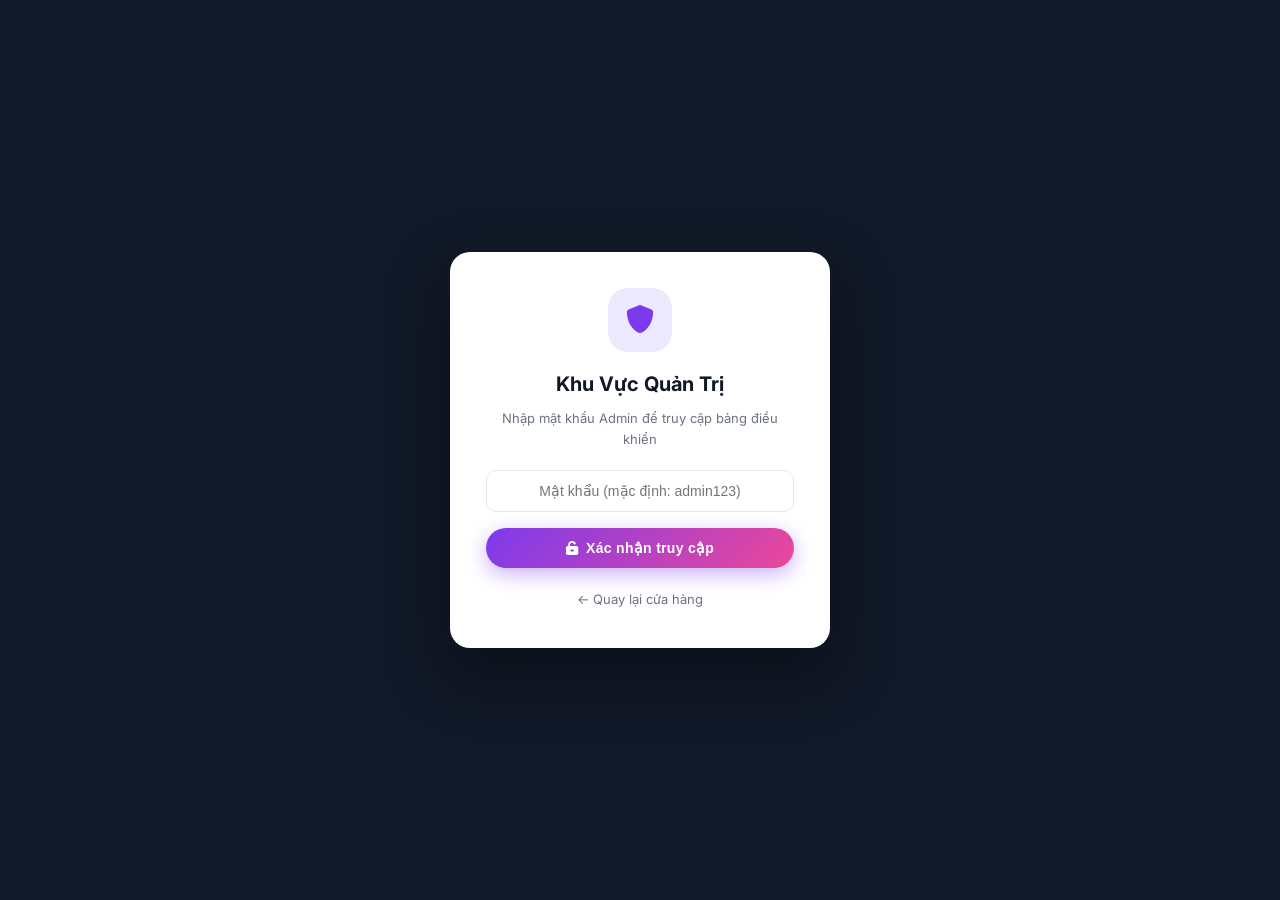
==== admin.html @ 8d92fd0d "Add files via upload" ====
<!DOCTYPE html>
<html lang="vi">
<head>
  <meta charset="UTF-8">
  <meta name="viewport" content="width=device-width, initial-scale=1.0">
  <meta name="theme-color" content="#7C3AED">
  <title>ShopOnline – Trang Quản Trị Admin</title>
  <link rel="icon" href="data:image/svg+xml,<svg xmlns=%22http://www.w3.org/2000/svg%22 viewBox=%220 0 100 100%22><text y=%22.9em%22 font-size=%2290%22>⚙️</text></svg>">
  <link rel="preconnect" href="https://fonts.googleapis.com">
  <link rel="preconnect" href="https://fonts.gstatic.com" crossorigin>
  <link rel="stylesheet" href="https://cdnjs.cloudflare.com/ajax/libs/font-awesome/6.0.0-beta3/css/all.min.css">
  <link href="https://fonts.googleapis.com/css2?family=Inter:wght@300;400;500;600;700;800&display=swap" rel="stylesheet">
  <link rel="stylesheet" href="css/style.css">
  <style>
    /* Admin specific layout */
    body.admin-body {
      background: #F9FAFB;
      margin: 0;
      font-family: 'Inter', sans-serif;
      display: flex;
      min-height: 100vh;
    }
    .admin-sidebar {
      width: 260px;
      background: #111827;
      color: #F3F4F6;
      display: flex;
      flex-direction: column;
      flex-shrink: 0;
      transition: all 0.3s;
    }
    .admin-brand {
      padding: 22px 20px;
      font-size: 18px;
      font-weight: 800;
      color: #fff;
      display: flex;
      align-items: center;
      gap: 10px;
      border-bottom: 1px solid #1F2937;
    }
    .admin-brand i { color: #A78BFA; }
    .admin-nav {
      list-style: none;
      padding: 15px 10px;
      margin: 0;
      flex: 1;
    }
    .admin-nav li { margin-bottom: 4px; }
    .admin-nav a {
      display: flex;
      align-items: center;
      gap: 12px;
      padding: 12px 16px;
      color: #9CA3AF;
      text-decoration: none;
      border-radius: 10px;
      font-size: 14px;
      font-weight: 600;
      transition: all 0.2s;
    }
    .admin-nav a:hover, .admin-nav a.active {
      background: #7C3AED;
      color: #fff;
    }
    .admin-nav a i { width: 18px; text-align: center; }
    .admin-sidebar-footer {
      padding: 15px;
      border-top: 1px solid #1F2937;
    }
    .admin-sidebar-footer a {
      display: flex;
      align-items: center;
      gap: 10px;
      color: #9CA3AF;
      text-decoration: none;
      font-size: 13px;
      padding: 8px 12px;
      border-radius: 8px;
    }
    .admin-sidebar-footer a:hover {
      background: #1F2937;
      color: #fff;
    }

    .admin-main {
      flex: 1;
      display: flex;
      flex-direction: column;
      min-width: 0;
      overflow-x: hidden;
    }
    .admin-header {
      background: #fff;
      padding: 16px 30px;
      border-bottom: 1px solid #E5E7EB;
      display: flex;
      align-items: center;
      justify-content: space-between;
      position: sticky;
      top: 0;
      z-index: 100;
    }
    .admin-header h2 {
      margin: 0;
      font-size: 20px;
      color: #111827;
      display: flex;
      align-items: center;
      gap: 10px;
    }
    .admin-content {
      padding: 30px;
      max-width: 1200px;
      width: 100%;
      box-sizing: border-box;
    }
    .admin-section { display: none; }
    .admin-section.active { display: block; animation: fadeIn 0.25s ease; }

    /* Stat Cards */
    .stat-grid {
      display: grid;
      grid-template-columns: repeat(auto-fit, minmax(220px, 1fr));
      gap: 20px;
      margin-bottom: 30px;
    }
    .stat-card {
      background: #fff;
      padding: 22px;
      border-radius: 16px;
      border: 1px solid #E5E7EB;
      display: flex;
      align-items: center;
      gap: 18px;
      box-shadow: 0 1px 3px rgba(0,0,0,0.04);
    }
    .stat-icon {
      width: 52px;
      height: 52px;
      border-radius: 14px;
      display: flex;
      align-items: center;
      justify-content: center;
      font-size: 22px;
    }
    .stat-icon.purple { background: #EDE9FE; color: #7C3AED; }
    .stat-icon.green { background: #DEF7EC; color: #0E9F6E; }
    .stat-icon.blue { background: #E1EFFE; color: #3F83F8; }
    .stat-icon.orange { background: #FEF3C7; color: #D97706; }
    .stat-info h3 { margin: 0 0 4px 0; font-size: 24px; color: #111827; font-weight: 800; }
    .stat-info p { margin: 0; font-size: 13px; color: #6B7280; font-weight: 500; }

    /* Cards & Tables */
    .admin-card {
      background: #fff;
      border-radius: 18px;
      border: 1px solid #E5E7EB;
      padding: 26px;
      margin-bottom: 25px;
      box-shadow: 0 1px 3px rgba(0,0,0,0.04);
    }
    .admin-card-head {
      display: flex;
      align-items: center;
      justify-content: space-between;
      margin-bottom: 20px;
      padding-bottom: 14px;
      border-bottom: 1px solid #F3F4F6;
    }
    .admin-card-head h3 {
      margin: 0;
      font-size: 17px;
      color: #111827;
      display: flex;
      align-items: center;
      gap: 10px;
    }

    .form-group-admin {
      margin-bottom: 18px;
    }
    .form-group-admin label {
      display: block;
      font-size: 13px;
      font-weight: 600;
      color: #374151;
      margin-bottom: 6px;
    }
    .form-group-admin input, .form-group-admin select, .form-group-admin textarea {
      width: 100%;
      padding: 11px 14px;
      border: 1.5px solid #E5E7EB;
      border-radius: 10px;
      font-size: 14px;
      font-family: inherit;
      box-sizing: border-box;
    }
    .form-group-admin input:focus, .form-group-admin textarea:focus {
      outline: none;
      border-color: #7C3AED;
      box-shadow: 0 0 0 3px rgba(124, 58, 237, 0.12);
    }
    .form-group-admin small {
      display: block;
      font-size: 12px;
      color: #6B7280;
      margin-top: 5px;
    }

    /* Table styles */
    .table-responsive {
      overflow-x: auto;
    }
    .admin-table {
      width: 100%;
      border-collapse: collapse;
      font-size: 13px;
    }
    .admin-table th {
      background: #F9FAFB;
      color: #4B5563;
      font-weight: 600;
      text-align: left;
      padding: 12px 14px;
      border-bottom: 1px solid #E5E7EB;
    }
    .admin-table td {
      padding: 14px;
      border-bottom: 1px solid #F3F4F6;
      color: #1F2937;
      vertical-align: middle;
    }
    .admin-table tr:hover td {
      background: #FAFAFA;
    }

    /* Status badge */
    .badge-status {
      display: inline-block;
      padding: 4px 10px;
      border-radius: 999px;
      font-size: 11px;
      font-weight: 700;
      text-transform: uppercase;
    }
    .badge-status.cod { background: #FEF3C7; color: #B45309; }
    .badge-status.bank { background: #DEF7EC; color: #03543F; }
    .badge-status.momo { background: #FCE8F3; color: #99154B; }
    .badge-status.zalopay { background: #E1EFFE; color: #1E429F; }

    /* Discord Banner */
    .discord-hero-box {
      background: linear-gradient(135deg, #5865F2, #4752C4);
      color: #fff;
      padding: 24px;
      border-radius: 16px;
      display: flex;
      align-items: center;
      gap: 20px;
      margin-bottom: 24px;
    }
    .discord-hero-box i { font-size: 42px; }
    .discord-hero-box h3 { margin: 0 0 6px 0; font-size: 20px; }
    .discord-hero-box p { margin: 0; font-size: 13px; opacity: 0.9; line-height: 1.5; }

    .status-pill {
      display: inline-flex;
      align-items: center;
      gap: 6px;
      padding: 5px 12px;
      border-radius: 999px;
      font-size: 12px;
      font-weight: 600;
    }
    .status-pill.connected { background: #DEF7EC; color: #0E9F6E; }
    .status-pill.disconnected { background: #F3F4F6; color: #6B7280; }

    @media (max-width: 768px) {
      body.admin-body { flex-direction: column; }
      .admin-sidebar { width: 100%; }
      .admin-content { padding: 15px; }
    }
  </style>
</head>
<body class="admin-body">

  <!-- ADMIN AUTH GATE OVERLAY -->
  <div class="admin-login-overlay" id="adminLoginOverlay" style="display:flex;position:fixed;inset:0;background:#111827;z-index:99999;align-items:center;justify-content:center;padding:20px;">
    <div style="background:#fff;border-radius:20px;padding:36px;width:100%;max-width:380px;text-align:center;box-shadow:0 25px 60px rgba(0,0,0,0.35);">
      <div style="width:64px;height:64px;border-radius:20px;background:#EDE9FE;color:#7C3AED;display:flex;align-items:center;justify-content:center;font-size:28px;margin:0 auto 16px auto;">
        <i class="fas fa-shield-alt"></i>
      </div>
      <h2 style="margin:0 0 8px 0;font-size:20px;color:#111827;">Khu Vực Quản Trị</h2>
      <p style="margin:0 0 20px 0;font-size:13px;color:#6B7280;">Nhập mật khẩu Admin để truy cập bảng điều khiển</p>
      <form id="adminLoginForm">
        <div style="margin-bottom:16px;">
          <input type="password" id="adminPassInput" placeholder="Mật khẩu (mặc định: admin123)" required style="width:100%;padding:12px 14px;border:1.5px solid #E5E7EB;border-radius:10px;font-size:14px;box-sizing:border-box;text-align:center;">
        </div>
        <button type="submit" class="btn btn-primary btn-full" style="padding:12px;font-size:14px;">
          <i class="fas fa-unlock-alt"></i> Xác nhận truy cập
        </button>
      </form>
      <div style="margin-top:18px;">
        <a href="index.html" style="font-size:13px;color:#6B7280;text-decoration:none;">← Quay lại cửa hàng</a>
      </div>
    </div>
  </div>

  <!-- SIDEBAR -->
  <aside class="admin-sidebar">
    <div class="admin-brand">
      <i class="fas fa-crown"></i>
      <span>Admin Dashboard</span>
    </div>
    <ul class="admin-nav">
      <li><a href="#overview" class="active" data-tab="overview"><i class="fas fa-chart-pie"></i> <span>Tổng quan</span></a></li>
      <li><a href="#discord" data-tab="discord"><i class="fab fa-discord"></i> <span>Cài đặt Discord Bot</span></a></li>
      <li><a href="#orders" data-tab="orders"><i class="fas fa-shopping-bag"></i> <span>Quản lý đơn hàng</span></a></li>
      <li><a href="#products" data-tab="products"><i class="fas fa-tshirt"></i> <span>Quản lý sản phẩm</span></a></li>
      <li><a href="#users" data-tab="users"><i class="fas fa-users"></i> <span>Khách hàng</span></a></li>
    </ul>
    <div class="admin-sidebar-footer">
      <a href="index.html" target="_blank"><i class="fas fa-external-link-alt"></i> <span>Xem Website ngoài</span></a>
      <a href="#" id="adminLogoutLink" style="color:#EF4444;margin-top:6px;"><i class="fas fa-sign-out-alt"></i> <span>Đăng xuất Admin</span></a>
    </div>
  </aside>

  <!-- MAIN AREA -->
  <main class="admin-main">
    <header class="admin-header">
      <h2 id="sectionTitle"><i class="fas fa-chart-pie"></i> Tổng quan cửa hàng</h2>
      <div style="display:flex;align-items:center;gap:15px;">
        <span class="status-pill connected" id="discordStatusPill"><i class="fas fa-circle" style="font-size:8px;"></i> Discord: Đang bật</span>
        <button class="btn btn-sm btn-outline" id="clearAllOrdersBtn" title="Xóa toàn bộ đơn test"><i class="fas fa-trash-alt"></i> Reset đơn</button>
      </div>
    </header>

    <div class="admin-content">

      <!-- ==================== TAB 1: TỔNG QUAN ==================== -->
      <section class="admin-section active" id="sec-overview">
        <div class="stat-grid">
          <div class="stat-card">
            <div class="stat-icon purple"><i class="fas fa-wallet"></i></div>
            <div class="stat-info">
              <h3 id="statRevenue">0đ</h3>
              <p>Tổng doanh thu</p>
            </div>
          </div>
          <div class="stat-card">
            <div class="stat-icon green"><i class="fas fa-shopping-cart"></i></div>
            <div class="stat-info">
              <h3 id="statOrders">0</h3>
              <p>Đơn hàng đã đặt</p>
            </div>
          </div>
          <div class="stat-card">
            <div class="stat-icon blue"><i class="fas fa-users"></i></div>
            <div class="stat-info">
              <h3 id="statUsers">0</h3>
              <p>Khách hàng đã đăng ký</p>
            </div>
          </div>
          <div class="stat-card">
            <div class="stat-icon orange"><i class="fas fa-boxes"></i></div>
            <div class="stat-info">
              <h3 id="statProducts">18</h3>
              <p>Sản phẩm đang bán</p>
            </div>
          </div>
        </div>

        <div class="admin-card">
          <div class="admin-card-head">
            <h3><i class="fas fa-clock"></i> Đơn hàng mới nhất</h3>
            <a href="#orders" class="btn btn-sm btn-outline view-orders-link">Xem tất cả</a>
          </div>
          <div class="table-responsive">
            <table class="admin-table">
              <thead>
                <tr>
                  <th>Mã đơn</th>
                  <th>Khách hàng</th>
                  <th>Số điện thoại</th>
                  <th>Tổng tiền</th>
                  <th>Phương thức</th>
                  <th>Thời gian</th>
                </tr>
              </thead>
              <tbody id="recentOrdersBody">
                <tr><td colspan="6" style="text-align:center;color:#9CA3AF;padding:25px;">Chưa có đơn hàng nào</td></tr>
              </tbody>
            </table>
          </div>
        </div>
      </section>

      <!-- ==================== TAB 2: CÀI ĐẶT DISCORD WEBHOOK ==================== -->
      <section class="admin-section" id="sec-discord">
        <div class="discord-hero-box">
          <i class="fab fa-discord"></i>
          <div>
            <h3>Cấu hình Discord Webhook Thông Báo</h3>
            <p>Mỗi khi có khách bấm <b>Thanh toán</b> hoặc <b>Đăng ký tài khoản</b> trên web, hệ thống sẽ tự động gửi thông báo ting ting về kênh Discord của bạn ngay lập tức!</p>
          </div>
        </div>

        <div class="admin-card">
          <div class="admin-card-head">
            <h3><i class="fas fa-cog"></i> Cài đặt Webhook URL</h3>
          </div>
          <form id="discordAdminForm">
            <div class="form-group-admin">
              <label>Discord Webhook URL:</label>
              <input type="url" id="adminWebhookInput" placeholder="https://discord.com/api/webhooks/..." required>
              <small><b>Cách lấy:</b> Mở Discord &gt; Cài đặt kênh (⚙️) &gt; Tích hợp (Integrations) &gt; Webhooks &gt; Tạo Webhook &gt; Sao chép URL Webhook (Copy Webhook URL).</small>
            </div>

            <div class="form-group-admin" style="margin-top:20px;">
              <label>Loại thông báo nhận qua Discord:</label>
              <div style="display:flex;flex-direction:column;gap:10px;margin-top:8px;">
                <label style="font-weight:normal;cursor:pointer;">
                  <input type="checkbox" id="notifyOrderCheck" checked> Thông báo khi có <b>Đơn hàng mới</b> (Mã đơn, Tên khách, SĐT, Địa chỉ, Danh sách hàng, Tổng tiền)
                </label>
                <label style="font-weight:normal;cursor:pointer;">
                  <input type="checkbox" id="notifyUserCheck" checked> Thông báo khi có <b>Khách hàng đăng ký mới</b> (Họ tên, SĐT, Email)
                </label>
              </div>
            </div>

            <div style="display:flex;gap:12px;margin-top:25px;">
              <button type="button" class="btn btn-secondary" id="adminTestDiscordBtn">
                <i class="fas fa-paper-plane"></i> Gửi tin nhắn thử vào Discord
              </button>
              <button type="submit" class="btn btn-primary">
                <i class="fas fa-save"></i> Lưu cấu hình Discord
              </button>
            </div>
          </form>
        </div>
      </section>

      <!-- ==================== TAB 3: QUẢN LÝ ĐƠN HÀNG ==================== -->
      <section class="admin-section" id="sec-orders">
        <div class="admin-card">
          <div class="admin-card-head">
            <h3><i class="fas fa-list-alt"></i> Danh sách tất cả đơn hàng</h3>
            <button class="btn btn-sm btn-secondary" id="refreshOrdersBtn"><i class="fas fa-sync"></i> Làm mới</button>
          </div>
          <div class="table-responsive">
            <table class="admin-table">
              <thead>
                <tr>
                  <th>Mã đơn</th>
                  <th>Họ tên</th>
                  <th>Số điện thoại</th>
                  <th>Địa chỉ nhận</th>
                  <th>Món hàng</th>
                  <th>Tổng tiền</th>
                  <th>Thanh toán</th>
                  <th>Thời gian</th>
                  <th>Hành động</th>
                </tr>
              </thead>
              <tbody id="allOrdersBody">
                <tr><td colspan="9" style="text-align:center;color:#9CA3AF;padding:30px;">Chưa có đơn hàng nào</td></tr>
              </tbody>
            </table>
          </div>
        </div>
      </section>

      <!-- ==================== TAB 4: QUẢN LÝ SẢN PHẨM ==================== -->
      <section class="admin-section" id="sec-products">
        <div class="admin-card">
          <div class="admin-card-head">
            <h3><i class="fas fa-plus-circle"></i> Thêm sản phẩm mới</h3>
          </div>
          <form id="addProductForm">
            <div style="display:grid;grid-template-columns:repeat(auto-fit, minmax(240px, 1fr));gap:15px;">
              <div class="form-group-admin">
                <label>Tên sản phẩm *</label>
                <input type="text" id="pName" placeholder="Ví dụ: Áo sơ mi lụa Hàn Quốc" required>
              </div>
              <div class="form-group-admin">
                <label>Giá bán (VNĐ) *</label>
                <input type="number" id="pPrice" placeholder="Ví dụ: 250000" min="1000" step="1000" required>
              </div>
              <div class="form-group-admin">
                <label>Danh mục *</label>
                <select id="pCategory">
                  <option value="áo">Áo</option>
                  <option value="quần">Quần</option>
                  <option value="giày">Giày</option>
                  <option value="váy">Váy</option>
                  <option value="phụ kiện">Phụ kiện</option>
                </select>
              </div>
              <div class="form-group-admin">
                <label>Đường link ảnh sản phẩm (URL)</label>
                <input type="url" id="pImage" placeholder="https://images.unsplash.com/...">
              </div>
            </div>
            <div class="form-group-admin">
              <label>Mô tả ngắn</label>
              <textarea id="pDesc" rows="2" placeholder="Chất liệu thoáng mát, kiểu dáng thời trang..."></textarea>
            </div>
            <button type="submit" class="btn btn-primary"><i class="fas fa-plus"></i> Đăng bán sản phẩm</button>
          </form>
        </div>

        <div class="admin-card">
          <div class="admin-card-head">
            <h3><i class="fas fa-boxes"></i> Danh sách sản phẩm trên Web (<span id="totalProductCount">18</span>)</h3>
          </div>
          <div class="table-responsive">
            <table class="admin-table">
              <thead>
                <tr>
                  <th>Ảnh</th>
                  <th>Tên sản phẩm</th>
                  <th>Danh mục</th>
                  <th>Giá bán</th>
                  <th>Thao tác</th>
                </tr>
              </thead>
              <tbody id="adminProductTableBody"></tbody>
            </table>
          </div>
        </div>
      </section>

      <!-- ==================== TAB 5: KHÁCH HÀNG ==================== -->
      <section class="admin-section" id="sec-users">
        <div class="admin-card">
          <div class="admin-card-head">
            <h3><i class="fas fa-user-friends"></i> Danh sách thành viên đăng ký</h3>
          </div>
          <div class="table-responsive">
            <table class="admin-table">
              <thead>
                <tr>
                  <th>#</th>
                  <th>Họ và tên</th>
                  <th>Số điện thoại</th>
                  <th>Email</th>
                  <th>Ngày đăng ký</th>
                </tr>
              </thead>
              <tbody id="usersTableBody">
                <tr><td colspan="5" style="text-align:center;color:#9CA3AF;padding:30px;">Chưa có khách hàng đăng ký</td></tr>
              </tbody>
            </table>
          </div>
        </div>
      </section>

    </div>
  </main>

  <div class="toast" id="toast"></div>

  <script src="js/data.js"></script>
  <script src="js/notify.js"></script>
  <script src="js/admin.js"></script>
</body>
</html>
---- css/style.css ----
﻿/* ===================================================
   ShopOnline – Modern UI Redesign
   Color Palette:
   Primary   : #7C3AED (violet-600)
   Secondary : #EC4899 (pink-500)
   Accent    : #F59E0B (amber-400)
   Dark      : #0F0E17
   Surface   : #FFFFFF
   BG        : #F5F3FF
=================================================== */

/* ---------- Reset & Base ---------- */
*, *::before, *::after { margin: 0; padding: 0; box-sizing: border-box; }
html { scroll-behavior: smooth; }

body {
  font-family: 'Inter', sans-serif;
  background: #F5F3FF;
  color: #1E1B4B;
  line-height: 1.6;
}

a { text-decoration: none; color: inherit; }
img { display: block; max-width: 100%; }

.container {
  max-width: 1200px;
  margin: 0 auto;
  padding: 0 24px;
}

/* ---------- Scrollbar ---------- */
::-webkit-scrollbar { width: 6px; }
::-webkit-scrollbar-track { background: #F5F3FF; }
::-webkit-scrollbar-thumb { background: #7C3AED; border-radius: 10px; }

/* ---------- Buttons ---------- */
.btn {
  display: inline-flex;
  align-items: center;
  justify-content: center;
  gap: 8px;
  padding: 12px 28px;
  border: none;
  border-radius: 50px;
  font-weight: 700;
  font-size: 14px;
  cursor: pointer;
  transition: all 0.3s ease;
  letter-spacing: 0.3px;
}

.btn-primary {
  background: linear-gradient(135deg, #7C3AED, #EC4899);
  color: #fff;
  box-shadow: 0 6px 20px rgba(124, 58, 237, 0.4);
}
.btn-primary:hover {
  transform: translateY(-3px);
  box-shadow: 0 10px 28px rgba(124, 58, 237, 0.5);
}

.btn-outline {
  background: transparent;
  color: #7C3AED;
  border: 2px solid #7C3AED;
}
.btn-outline:hover { background: #7C3AED; color: #fff; transform: translateY(-2px); }

.btn-success {
  background: linear-gradient(135deg, #10B981, #059669);
  color: #fff;
  box-shadow: 0 6px 20px rgba(16, 185, 129, 0.35);
}
.btn-success:hover { transform: translateY(-3px); box-shadow: 0 10px 28px rgba(16, 185, 129, 0.45); }

.btn-full { width: 100%; }

/* ---------- Animations ---------- */
@keyframes fadeUp {
  from { opacity: 0; transform: translateY(30px); }
  to   { opacity: 1; transform: translateY(0); }
}
@keyframes fadeIn {
  from { opacity: 0; } to { opacity: 1; }
}
@keyframes pulse {
  0%, 100% { transform: scale(1); }
  50% { transform: scale(1.05); }
}
@keyframes shimmer {
  0% { background-position: -200% 0; }
  100% { background-position: 200% 0; }
}

.fade-up { opacity: 0; transform: translateY(24px); transition: opacity 0.7s ease, transform 0.7s ease; }
.fade-up.show { opacity: 1; transform: translateY(0); }

/* ====================================================
   HEADER
==================================================== */
.header {
  background: rgba(255, 255, 255, 0.95);
  backdrop-filter: blur(12px);
  -webkit-backdrop-filter: blur(12px);
  box-shadow: 0 2px 20px rgba(124, 58, 237, 0.08);
  position: sticky;
  top: 0;
  z-index: 100;
  border-bottom: 1px solid rgba(124, 58, 237, 0.08);
}
.header .container {
  display: flex;
  align-items: center;
  justify-content: space-between;
  height: 72px;
  gap: 24px;
}

.logo a {
  font-size: 22px;
  font-weight: 800;
  background: linear-gradient(135deg, #7C3AED, #EC4899);
  -webkit-background-clip: text;
  -webkit-text-fill-color: transparent;
  background-clip: text;
  display: flex;
  align-items: center;
  gap: 8px;
}
.logo a i { -webkit-text-fill-color: #7C3AED; }

.nav ul { display: flex; gap: 6px; list-style: none; }
.nav a {
  font-weight: 600;
  font-size: 14px;
  padding: 8px 14px;
  border-radius: 10px;
  color: #4B5563;
  transition: all 0.2s;
}
.nav a:hover, .nav a.active {
  background: #F5F3FF;
  color: #7C3AED;
}

.cart-icon { position: relative; }
.cart-icon a {
  display: flex;
  align-items: center;
  justify-content: center;
  width: 44px;
  height: 44px;
  background: linear-gradient(135deg, #7C3AED, #EC4899);
  border-radius: 14px;
  color: #fff;
  font-size: 18px;
  position: relative;
  box-shadow: 0 4px 14px rgba(124, 58, 237, 0.4);
  transition: transform 0.2s;
}
.cart-icon a:hover { transform: scale(1.08); }
.cart-badge {
  position: absolute;
  top: -8px;
  right: -8px;
  background: #EC4899;
  color: #fff;
  font-size: 11px;
  font-weight: 800;
  width: 20px;
  height: 20px;
  border-radius: 50%;
  display: inline-flex;
  align-items: center;
  justify-content: center;
  border: 2px solid #fff;
}

.menu-toggle {
  display: none;
  background: none;
  border: none;
  font-size: 22px;
  color: #7C3AED;
  cursor: pointer;
  padding: 6px;
}

/* ====================================================
   BANNER / SLIDER
==================================================== */
.banner { position: relative; overflow: hidden; }
.slider-container { position: relative; overflow: hidden; }
.slider { display: flex; transition: transform 0.65s cubic-bezier(0.77, 0, 0.175, 1); }
.slide {
  min-width: 100%;
  height: 480px;
  display: flex;
  align-items: center;
  justify-content: center;
  text-align: center;
  color: #fff;
  position: relative;
}
.slide::before {
  content: '';
  position: absolute;
  inset: 0;
  background: rgba(0,0,0,0.18);
}
.slide-content { position: relative; z-index: 1; max-width: 600px; padding: 0 20px; }
.slide-content h2 {
  font-size: 48px;
  font-weight: 800;
  line-height: 1.2;
  text-shadow: 0 2px 20px rgba(0,0,0,0.3);
  animation: fadeUp 0.8s ease;
}
.slide-content p {
  font-size: 18px;
  margin: 16px 0 28px;
  opacity: 0.95;
  animation: fadeUp 0.8s ease 0.15s both;
}
.slide-content .btn { animation: fadeUp 0.8s ease 0.3s both; }

.slider-btn {
  position: absolute;
  top: 50%;
  transform: translateY(-50%);
  background: rgba(255,255,255,0.2);
  backdrop-filter: blur(8px);
  color: #fff;
  border: 2px solid rgba(255,255,255,0.4);
  width: 52px;
  height: 52px;
  border-radius: 50%;
  cursor: pointer;
  z-index: 10;
  font-size: 16px;
  transition: all 0.2s;
}
.slider-btn:hover { background: rgba(255,255,255,0.35); transform: translateY(-50%) scale(1.1); }
.prev { left: 24px; }
.next { right: 24px; }
.dots {
  position: absolute;
  bottom: 24px;
  left: 50%;
  transform: translateX(-50%);
  display: flex;
  gap: 10px;
  z-index: 10;
}
.dot {
  width: 8px; height: 8px;
  border-radius: 50%;
  background: rgba(255,255,255,0.45);
  cursor: pointer;
  transition: all 0.3s;
}
.dot.active { background: #fff; width: 24px; border-radius: 4px; }

/* ====================================================
   PROMO BAR (dải chạy tính năng)
==================================================== */
.promo-bar {
  background: linear-gradient(135deg, #7C3AED, #EC4899);
  color: #fff;
  overflow: hidden;
  padding: 10px 0;
}
.promo-track {
  display: flex;
  gap: 60px;
  animation: marquee 22s linear infinite;
  white-space: nowrap;
}
@keyframes marquee {
  from { transform: translateX(0); }
  to { transform: translateX(-50%); }
}
.promo-item {
  display: flex;
  align-items: center;
  gap: 8px;
  font-size: 13px;
  font-weight: 600;
  flex-shrink: 0;
}
.promo-item i { font-size: 15px; opacity: 0.85; }

/* ====================================================
   PRODUCTS SECTION
==================================================== */
.products-section { padding: 72px 0; }

.section-header { text-align: center; margin-bottom: 48px; }
.section-tag {
  display: inline-block;
  background: #EDE9FE;
  color: #7C3AED;
  font-size: 13px;
  font-weight: 700;
  padding: 6px 16px;
  border-radius: 50px;
  margin-bottom: 14px;
  letter-spacing: 0.5px;
  text-transform: uppercase;
}
.section-title {
  font-size: 36px;
  font-weight: 800;
  color: #1E1B4B;
  line-height: 1.2;
}
.section-subtitle {
  color: #6B7280;
  margin-top: 10px;
  font-size: 15px;
}

/* Filter */
.filter-buttons {
  display: flex;
  justify-content: center;
  gap: 10px;
  flex-wrap: wrap;
  margin-bottom: 40px;
}
.filter-btn {
  padding: 9px 22px;
  border: 2px solid #E5E7EB;
  border-radius: 50px;
  background: #fff;
  font-weight: 600;
  font-size: 13px;
  color: #6B7280;
  cursor: pointer;
  transition: all 0.25s;
}
.filter-btn:hover { border-color: #7C3AED; color: #7C3AED; background: #F5F3FF; }
.filter-btn.active {
  background: linear-gradient(135deg, #7C3AED, #EC4899);
  color: #fff;
  border-color: transparent;
  box-shadow: 0 4px 14px rgba(124, 58, 237, 0.35);
}

/* Product Grid */
.product-grid {
  display: grid;
  grid-template-columns: repeat(auto-fill, minmax(270px, 1fr));
  gap: 28px;
}

.product-card {
  background: #fff;
  border-radius: 20px;
  overflow: hidden;
  box-shadow: 0 4px 16px rgba(124, 58, 237, 0.07);
  transition: all 0.35s ease;
  position: relative;
  border: 1px solid rgba(124, 58, 237, 0.06);
}
.product-card:hover {
  transform: translateY(-10px);
  box-shadow: 0 20px 48px rgba(124, 58, 237, 0.18);
}

.product-card-img {
  position: relative;
  overflow: hidden;
  height: 250px;
}
.product-card-img img {
  width: 100%;
  height: 100%;
  object-fit: cover;
  transition: transform 0.5s ease;
}
.product-card:hover .product-card-img img { transform: scale(1.08); }

.product-badge {
  position: absolute;
  top: 12px;
  left: 12px;
  font-size: 11px;
  font-weight: 800;
  padding: 4px 10px;
  border-radius: 30px;
  letter-spacing: 0.4px;
  text-transform: uppercase;
}
.badge-sale { background: #EC4899; color: #fff; }
.badge-new  { background: #10B981; color: #fff; }
.badge-hot  { background: #F59E0B; color: #fff; }

.product-wishlist {
  position: absolute;
  top: 12px;
  right: 12px;
  width: 36px;
  height: 36px;
  background: rgba(255,255,255,0.9);
  border: none;
  border-radius: 50%;
  display: flex;
  align-items: center;
  justify-content: center;
  cursor: pointer;
  color: #9CA3AF;
  font-size: 14px;
  transition: all 0.2s;
  backdrop-filter: blur(4px);
}
.product-wishlist:hover { color: #EC4899; transform: scale(1.15); }

.product-info { padding: 18px 20px 20px; }
.product-info .category {
  font-size: 11px;
  font-weight: 700;
  color: #7C3AED;
  text-transform: uppercase;
  letter-spacing: 0.8px;
  margin-bottom: 6px;
}
.product-info h3 {
  font-size: 16px;
  font-weight: 700;
  color: #1E1B4B;
  margin-bottom: 8px;
  line-height: 1.3;
}

.product-rating {
  display: flex;
  align-items: center;
  gap: 4px;
  margin-bottom: 10px;
}
.stars { color: #F59E0B; font-size: 12px; }
.rating-count { font-size: 12px; color: #9CA3AF; margin-left: 2px; }

.product-price-row {
  display: flex;
  align-items: center;
  justify-content: space-between;
  gap: 8px;
  margin-top: 4px;
}
.product-info .price {
  font-size: 20px;
  font-weight: 800;
  background: linear-gradient(135deg, #7C3AED, #EC4899);
  -webkit-background-clip: text;
  -webkit-text-fill-color: transparent;
  background-clip: text;
}
.price-old {
  font-size: 13px;
  color: #9CA3AF;
  text-decoration: line-through;
  font-weight: 500;
}

.btn-cart {
  display: flex;
  align-items: center;
  gap: 6px;
  padding: 9px 18px;
  background: linear-gradient(135deg, #7C3AED, #EC4899);
  color: #fff;
  border: none;
  border-radius: 50px;
  font-size: 13px;
  font-weight: 700;
  cursor: pointer;
  transition: all 0.25s;
  white-space: nowrap;
  box-shadow: 0 4px 12px rgba(124, 58, 237, 0.3);
}
.btn-cart:hover { transform: scale(1.06); box-shadow: 0 6px 18px rgba(124, 58, 237, 0.45); }

/* ====================================================
   PRODUCT DETAIL
==================================================== */
.detail-section { padding: 48px 0 64px; }
.breadcrumb {
  display: flex;
  align-items: center;
  gap: 8px;
  font-size: 13px;
  color: #9CA3AF;
  margin-bottom: 28px;
  flex-wrap: wrap;
}
.breadcrumb a { color: #7C3AED; font-weight: 600; }
.breadcrumb a:hover { text-decoration: underline; }
.breadcrumb .sep { color: #D1D5DB; }

.detail-wrapper {
  display: flex;
  gap: 48px;
  background: #fff;
  border-radius: 24px;
  padding: 36px;
  box-shadow: 0 8px 40px rgba(124, 58, 237, 0.1);
}
.detail-image { flex: 1.1; }
.detail-image img {
  width: 100%;
  max-height: 520px;
  object-fit: cover;
  border-radius: 16px;
  box-shadow: 0 8px 32px rgba(0,0,0,0.1);
}
.detail-info { flex: 1; display: flex; flex-direction: column; justify-content: center; gap: 16px; }
.detail-category {
  font-size: 12px;
  font-weight: 700;
  text-transform: uppercase;
  letter-spacing: 1px;
  color: #7C3AED;
}
.detail-info h2 {
  font-size: 30px;
  font-weight: 800;
  color: #1E1B4B;
  line-height: 1.25;
}
.detail-price {
  font-size: 32px;
  font-weight: 800;
  background: linear-gradient(135deg, #7C3AED, #EC4899);
  -webkit-background-clip: text;
  -webkit-text-fill-color: transparent;
  background-clip: text;
}
.detail-divider { height: 1px; background: #F3F4F6; }
.detail-desc { color: #6B7280; font-size: 15px; line-height: 1.7; }
.detail-meta {
  display: flex;
  gap: 20px;
  flex-wrap: wrap;
}
.detail-meta-item {
  display: flex;
  align-items: center;
  gap: 8px;
  font-size: 13px;
  font-weight: 600;
  color: #374151;
  background: #F9FAFB;
  padding: 8px 14px;
  border-radius: 10px;
  border: 1px solid #E5E7EB;
}
.detail-meta-item i { color: #7C3AED; }

.detail-actions { display: flex; gap: 14px; flex-wrap: wrap; }
.detail-actions .btn { flex: 1; min-width: 160px; }

/* ====================================================
   FEATURES BAR
==================================================== */
.features-bar { padding: 48px 0; }
.features-grid {
  display: grid;
  grid-template-columns: repeat(auto-fit, minmax(200px, 1fr));
  gap: 20px;
}
.feature-card {
  background: #fff;
  border-radius: 16px;
  padding: 24px 20px;
  text-align: center;
  border: 1px solid rgba(124, 58, 237, 0.08);
  transition: transform 0.25s;
}
.feature-card:hover { transform: translateY(-4px); }
.feature-icon {
  width: 56px;
  height: 56px;
  background: linear-gradient(135deg, #EDE9FE, #FCE7F3);
  border-radius: 16px;
  display: inline-flex;
  align-items: center;
  justify-content: center;
  font-size: 22px;
  color: #7C3AED;
  margin-bottom: 12px;
}
.feature-card h4 { font-size: 15px; font-weight: 700; color: #1E1B4B; margin-bottom: 4px; }
.feature-card p { font-size: 13px; color: #9CA3AF; }

/* ====================================================
   CART SIDEBAR
==================================================== */
.cart-overlay {
  position: fixed;
  inset: 0;
  background: rgba(15, 14, 23, 0.6);
  z-index: 999;
  display: none;
  backdrop-filter: blur(3px);
}
.cart-overlay.active { display: block; animation: fadeIn 0.3s; }

.cart-sidebar {
  position: fixed;
  top: 0;
  right: -440px;
  width: 420px;
  height: 100%;
  background: #fff;
  z-index: 1000;
  transition: right 0.35s cubic-bezier(0.4, 0, 0.2, 1);
  display: flex;
  flex-direction: column;
  box-shadow: -8px 0 40px rgba(124, 58, 237, 0.15);
}
.cart-sidebar.active { right: 0; }

.cart-header {
  padding: 20px 24px;
  background: linear-gradient(135deg, #7C3AED, #EC4899);
  color: #fff;
  display: flex;
  align-items: center;
  justify-content: space-between;
}
.cart-header h3 { font-size: 18px; font-weight: 800; display: flex; align-items: center; gap: 10px; }

.close-cart {
  background: rgba(255,255,255,0.2);
  border: none;
  color: #fff;
  width: 34px;
  height: 34px;
  border-radius: 50%;
  font-size: 22px;
  cursor: pointer;
  display: flex;
  align-items: center;
  justify-content: center;
  transition: background 0.2s;
}
.close-cart:hover { background: rgba(255,255,255,0.35); }

.cart-body { flex: 1; padding: 20px 24px; overflow-y: auto; }
.cart-item {
  display: flex;
  gap: 14px;
  margin-bottom: 18px;
  padding-bottom: 18px;
  border-bottom: 1px solid #F3F4F6;
}
.cart-item img { width: 80px; height: 80px; object-fit: cover; border-radius: 12px; flex-shrink: 0; }
.cart-item-info { flex: 1; }
.cart-item-info h4 { font-size: 14px; font-weight: 700; color: #1E1B4B; margin-bottom: 4px; line-height: 1.35; }
.cart-item-info .price {
  font-size: 15px;
  font-weight: 800;
  background: linear-gradient(135deg, #7C3AED, #EC4899);
  -webkit-background-clip: text;
  -webkit-text-fill-color: transparent;
  background-clip: text;
  margin-bottom: 8px;
}
.cart-item-actions { display: flex; align-items: center; gap: 8px; }
.cart-item-actions button {
  width: 30px;
  height: 30px;
  border: 1.5px solid #E5E7EB;
  background: #fff;
  border-radius: 8px;
  font-weight: 700;
  font-size: 16px;
  cursor: pointer;
  color: #374151;
  transition: all 0.2s;
  display: flex;
  align-items: center;
  justify-content: center;
}
.cart-item-actions button:hover { border-color: #7C3AED; color: #7C3AED; }
.cart-item-actions span { font-weight: 700; color: #1E1B4B; min-width: 22px; text-align: center; }
.remove-item {
  background: none !important;
  border: none !important;
  color: #EF4444 !important;
  font-size: 14px !important;
}

.cart-footer {
  padding: 20px 24px;
  border-top: 1px solid #F3F4F6;
  background: #FAFAFA;
}
.cart-total {
  display: flex;
  justify-content: space-between;
  font-size: 18px;
  font-weight: 800;
  margin-bottom: 16px;
  color: #1E1B4B;
}
.cart-total span:last-child {
  background: linear-gradient(135deg, #7C3AED, #EC4899);
  -webkit-background-clip: text;
  -webkit-text-fill-color: transparent;
  background-clip: text;
}

/* ====================================================
   TOAST
==================================================== */
.toast {
  position: fixed;
  bottom: 32px;
  right: 32px;
  padding: 14px 22px;
  border-radius: 14px;
  background: #1E1B4B;
  color: #fff;
  font-weight: 600;
  font-size: 14px;
  transform: translateX(calc(100% + 40px));
  transition: transform 0.4s cubic-bezier(0.34, 1.56, 0.64, 1);
  z-index: 9999;
  box-shadow: 0 8px 32px rgba(0,0,0,0.2);
  max-width: 320px;
}
.toast.show { transform: translateX(0); }
.toast.success { background: linear-gradient(135deg, #10B981, #059669); }
.toast.error   { background: linear-gradient(135deg, #EF4444, #DC2626); }
.toast.info    { background: linear-gradient(135deg, #7C3AED, #6D28D9); }

/* ====================================================
   FOOTER
==================================================== */
.footer {
  background: #0F0E17;
  color: #9CA3AF;
  text-align: center;
  padding: 32px 0;
  margin-top: 60px;
}
.footer p { font-size: 14px; }
.footer-contact {
  display: flex;
  gap: 20px;
  justify-content: center;
  flex-wrap: wrap;
  margin-top: 12px;
  font-size: 14px;
}
.footer-contact a {
  color: #9CA3AF;
  display: flex;
  align-items: center;
  gap: 6px;
  transition: color 0.2s;
}
.footer-contact a:hover { color: #C4B5FD; }
.footer-contact i { color: #7C3AED; }

/* ====================================================
   CHATBOT
==================================================== */
.chatbot-toggle {
  position: fixed;
  right: 28px;
  bottom: 28px;
  width: 58px;
  height: 58px;
  border: none;
  border-radius: 50%;
  background: linear-gradient(135deg, #7C3AED, #EC4899);
  color: #fff;
  font-size: 24px;
  cursor: pointer;
  box-shadow: 0 6px 24px rgba(124, 58, 237, 0.5);
  z-index: 9998;
  display: inline-flex;
  align-items: center;
  justify-content: center;
  transition: transform 0.3s, box-shadow 0.3s;
}
.chatbot-toggle:hover {
  transform: scale(1.1);
  box-shadow: 0 10px 32px rgba(124, 58, 237, 0.6);
}

.chatbot-window {
  position: fixed;
  right: 28px;
  bottom: 98px;
  width: 360px;
  max-width: calc(100vw - 40px);
  max-height: 62vh;
  background: #fff;
  border-radius: 20px;
  box-shadow: 0 16px 56px rgba(124, 58, 237, 0.2);
  display: flex;
  flex-direction: column;
  overflow: hidden;
  z-index: 9998;
  opacity: 0;
  transform: translateY(20px) scale(0.94);
  pointer-events: none;
  transition: all 0.3s cubic-bezier(0.34, 1.56, 0.64, 1);
}
.chatbot-window.open {
  opacity: 1;
  transform: translateY(0) scale(1);
  pointer-events: auto;
}

.chatbot-header {
  display: flex;
  align-items: center;
  gap: 12px;
  padding: 16px 18px;
  background: linear-gradient(135deg, #7C3AED, #EC4899);
  color: #fff;
}
.chatbot-avatar {
  width: 38px;
  height: 38px;
  border-radius: 50%;
  background: rgba(255,255,255,0.2);
  display: flex;
  align-items: center;
  justify-content: center;
  font-size: 18px;
}
.chatbot-header h4 { font-size: 15px; font-weight: 700; }
.chatbot-status { font-size: 12px; opacity: 0.85; }
.chatbot-close {
  margin-left: auto;
  background: none;
  border: none;
  color: #fff;
  font-size: 22px;
  cursor: pointer;
  opacity: 0.8;
}
.chatbot-close:hover { opacity: 1; }

.chatbot-body {
  flex: 1;
  overflow-y: auto;
  padding: 16px;
  background: #F9F9FF;
  display: flex;
  flex-direction: column;
  gap: 10px;
}
.msg { display: flex; }
.msg.user { justify-content: flex-end; }
.bubble {
  max-width: 78%;
  padding: 10px 14px;
  border-radius: 16px;
  font-size: 14px;
  line-height: 1.5;
  word-break: break-word;
}
.msg.user .bubble {
  background: linear-gradient(135deg, #7C3AED, #EC4899);
  color: #fff;
  border-bottom-right-radius: 4px;
}
.msg.bot .bubble {
  background: #fff;
  color: #1E1B4B;
  border: 1px solid #EDE9FE;
  border-bottom-left-radius: 4px;
  box-shadow: 0 2px 8px rgba(124, 58, 237, 0.06);
}

.chatbot-quick {
  display: flex;
  flex-wrap: wrap;
  gap: 7px;
  padding: 10px 14px;
  border-top: 1px solid #EDE9FE;
  background: #fff;
}
.chatbot-quick button {
  padding: 6px 12px;
  border: 1.5px solid #7C3AED;
  border-radius: 50px;
  background: #F5F3FF;
  color: #7C3AED;
  font-size: 12px;
  font-weight: 600;
  cursor: pointer;
  transition: all 0.2s;
}
.chatbot-quick button:hover { background: #7C3AED; color: #fff; }

.chatbot-input {
  display: flex;
  gap: 8px;
  padding: 12px 14px;
  border-top: 1px solid #EDE9FE;
  background: #fff;
}
.chatbot-input input {
  flex: 1;
  padding: 10px 14px;
  border: 1.5px solid #E5E7EB;
  border-radius: 50px;
  font-size: 14px;
  outline: none;
  font-family: inherit;
  transition: border-color 0.2s;
}
.chatbot-input input:focus { border-color: #7C3AED; }
.chatbot-input button {
  width: 40px;
  height: 40px;
  border: none;
  border-radius: 50%;
  background: linear-gradient(135deg, #7C3AED, #EC4899);
  color: #fff;
  font-size: 15px;
  cursor: pointer;
  transition: transform 0.2s;
  display: flex;
  align-items: center;
  justify-content: center;
}
.chatbot-input button:hover { transform: scale(1.1); }

/* ====================================================
   ORDERS PAGE
==================================================== */
.orders-hero {
  background: linear-gradient(135deg, #7C3AED, #EC4899);
  padding: 56px 0;
  text-align: center;
  color: #fff;
  position: relative;
  overflow: hidden;
}
.orders-hero::before {
  content: '';
  position: absolute;
  top: -40%;
  right: -10%;
  width: 400px;
  height: 400px;
  border-radius: 50%;
  background: rgba(255,255,255,0.05);
}
.orders-hero h1 { font-size: 34px; font-weight: 800; }
.orders-hero p { opacity: 0.88; margin-top: 8px; font-size: 15px; }

.orders-section { padding: 48px 0 72px; }
.order-card {
  background: #fff;
  border-radius: 20px;
  box-shadow: 0 4px 20px rgba(124, 58, 237, 0.08);
  margin-bottom: 20px;
  overflow: hidden;
  border: 1px solid rgba(124, 58, 237, 0.06);
  transition: box-shadow 0.25s;
}
.order-card:hover { box-shadow: 0 8px 32px rgba(124, 58, 237, 0.14); }

.order-head {
  display: flex;
  justify-content: space-between;
  align-items: center;
  gap: 12px;
  flex-wrap: wrap;
  padding: 16px 24px;
  background: linear-gradient(135deg, #F5F3FF, #FDF4FF);
  border-bottom: 1px solid #EDE9FE;
}
.order-id { font-weight: 800; color: #7C3AED; display: flex; align-items: center; gap: 6px; }
.order-time { color: #9CA3AF; font-size: 13px; margin-left: 10px; }

.status-badge {
  padding: 5px 14px;
  border-radius: 50px;
  font-size: 12px;
  font-weight: 700;
  letter-spacing: 0.3px;
}
.status-badge.paid  { background: #D1FAE5; color: #065F46; }
.status-badge.pending { background: #FEF3C7; color: #92400E; }

.order-items { padding: 8px 24px; max-height: none; }
.order-item-line {
  display: flex;
  align-items: center;
  gap: 14px;
  padding: 10px 0;
  border-bottom: 1px solid #F9FAFB;
}
.order-item-line:last-child { border-bottom: none; }
.order-item-line img { width: 52px; height: 52px; object-fit: cover; border-radius: 10px; flex-shrink: 0; }
.oil-name { flex: 1; font-weight: 600; font-size: 14px; }
.oil-qty  { color: #9CA3AF; min-width: 34px; text-align: center; font-size: 13px; }
.oil-price { min-width: 90px; text-align: right; font-weight: 700; color: #7C3AED; font-size: 14px; }

.order-foot {
  display: flex;
  justify-content: space-between;
  align-items: center;
  gap: 12px;
  flex-wrap: wrap;
  padding: 14px 24px;
  border-top: 1px solid #F3F4F6;
  background: #FAFAFA;
}
.of-pay { font-size: 13px; color: #6B7280; }
.of-pay b { color: #1E1B4B; }
.of-total { font-size: 16px; font-weight: 700; color: #1E1B4B; }
.of-total b {
  background: linear-gradient(135deg, #7C3AED, #EC4899);
  -webkit-background-clip: text;
  -webkit-text-fill-color: transparent;
  background-clip: text;
  font-size: 18px;
}

.empty-orders {
  text-align: center;
  background: #fff;
  border-radius: 20px;
  padding: 64px 32px;
  box-shadow: 0 4px 20px rgba(124, 58, 237, 0.08);
}
.empty-orders > i { font-size: 64px; color: #DDD6FE; margin-bottom: 16px; display: block; }
.empty-orders h3 { font-size: 22px; margin-bottom: 8px; color: #1E1B4B; }
.empty-orders p { color: #9CA3AF; margin-bottom: 24px; }

/* ====================================================
   CHECKOUT PAGE
==================================================== */
.checkout-hero {
  background: linear-gradient(135deg, #7C3AED, #EC4899);
  padding: 56px 0 64px;
  text-align: center;
  color: #fff;
  position: relative;
  overflow: hidden;
}
.checkout-hero::after {
  content: '';
  position: absolute;
  bottom: -30%;
  left: -5%;
  width: 320px;
  height: 320px;
  border-radius: 50%;
  background: rgba(255,255,255,0.04);
}
.checkout-hero h1 { font-size: 34px; font-weight: 800; }
.checkout-hero p { opacity: 0.88; margin-top: 8px; }

.steps {
  display: flex;
  align-items: center;
  justify-content: center;
  gap: 12px;
  margin-top: 28px;
  flex-wrap: wrap;
}
.step {
  display: inline-flex;
  align-items: center;
  gap: 8px;
  padding: 8px 18px;
  border-radius: 50px;
  background: rgba(255,255,255,0.15);
  font-size: 14px;
  font-weight: 600;
  color: rgba(255,255,255,0.8);
}
.step.active { background: #fff; color: #7C3AED; box-shadow: 0 4px 14px rgba(0,0,0,0.15); }
.step.done { background: rgba(16, 185, 129, 0.3); color: #fff; }
.step-line { width: 28px; height: 2px; background: rgba(255,255,255,0.3); }

.checkout-section { padding: 48px 0 72px; }
.checkout-layout { display: flex; gap: 32px; align-items: flex-start; flex-wrap: wrap; }
.checkout-form { flex: 1; min-width: 300px; }

.form-card {
  background: #fff;
  border-radius: 20px;
  padding: 28px;
  box-shadow: 0 4px 20px rgba(124, 58, 237, 0.07);
  margin-bottom: 20px;
  border: 1px solid rgba(124, 58, 237, 0.06);
}
.form-card h3 {
  margin-bottom: 20px;
  font-size: 17px;
  color: #1E1B4B;
  display: flex;
  align-items: center;
  gap: 8px;
}
.form-card h3 i { color: #7C3AED; }

.form-row { display: flex; gap: 16px; flex-wrap: wrap; }
.form-group { flex: 1; min-width: 180px; margin-bottom: 16px; }
.form-group label { display: block; font-size: 13px; font-weight: 700; margin-bottom: 6px; color: #374151; }
.req { color: #EF4444; }
.form-group input,
.form-group textarea {
  width: 100%;
  padding: 12px 16px;
  border: 1.5px solid #E5E7EB;
  border-radius: 12px;
  font-size: 14px;
  font-family: inherit;
  outline: none;
  transition: all 0.2s;
  background: #FAFAFA;
  color: #1E1B4B;
}
.form-group input:focus,
.form-group textarea:focus {
  border-color: #7C3AED;
  box-shadow: 0 0 0 3px rgba(124, 58, 237, 0.12);
  background: #fff;
}

.payment-methods { display: flex; flex-direction: column; gap: 10px; }
.pay-method input { display: none; }
.pay-card {
  display: flex;
  align-items: center;
  gap: 14px;
  padding: 14px 18px;
  border: 2px solid #E5E7EB;
  border-radius: 14px;
  cursor: pointer;
  transition: all 0.2s;
  background: #FAFAFA;
}
.pay-card i { width: 32px; text-align: center; font-size: 22px; color: #7C3AED; }
.pay-card b { display: block; font-size: 15px; color: #1E1B4B; }
.pay-card small { color: #9CA3AF; font-size: 12px; }
.pay-method input:checked + .pay-card {
  border-color: #7C3AED;
  background: #F5F3FF;
  box-shadow: 0 0 0 3px rgba(124, 58, 237, 0.12);
}
.pay-logo {
  width: 36px;
  height: 36px;
  border-radius: 10px;
  display: inline-flex;
  align-items: center;
  justify-content: center;
  font-size: 10px;
  font-weight: 900;
  color: #fff;
  flex-shrink: 0;
  letter-spacing: -0.5px;
}
.pay-logo.momo { background: #A50064; }
.pay-logo.zalo { background: #0068FF; }

.back-link {
  display: inline-flex;
  align-items: center;
  gap: 6px;
  color: #7C3AED;
  font-weight: 700;
  font-size: 14px;
  margin-top: 4px;
  transition: gap 0.2s;
}
.back-link:hover { gap: 10px; }

/* Order Summary Sidebar */
.order-summary {
  width: 400px;
  max-width: 100%;
  background: #fff;
  border-radius: 20px;
  padding: 28px;
  box-shadow: 0 8px 32px rgba(124, 58, 237, 0.1);
  position: sticky;
  top: 90px;
  border: 1px solid rgba(124, 58, 237, 0.06);
}
.order-summary h3 {
  margin-bottom: 16px;
  display: flex;
  align-items: center;
  gap: 8px;
  font-size: 17px;
  color: #1E1B4B;
}
.order-count {
  background: linear-gradient(135deg, #7C3AED, #EC4899);
  color: #fff;
  font-size: 12px;
  padding: 2px 10px;
  border-radius: 50px;
  font-weight: 700;
}

.order-items { max-height: 280px; overflow-y: auto; margin-bottom: 16px; }
.order-item {
  display: flex;
  align-items: center;
  gap: 12px;
  padding: 10px 0;
  border-bottom: 1px solid #F3F4F6;
}
.order-item img { width: 54px; height: 54px; object-fit: cover; border-radius: 10px; flex-shrink: 0; }
.oi-info { flex: 1; }
.oi-info b { font-size: 14px; color: #1E1B4B; display: block; }
.oi-info span { color: #9CA3AF; font-size: 12px; }
.oi-price { font-weight: 800; color: #7C3AED; font-size: 14px; }

.summary-prices { border-top: 1px dashed #E5E7EB; padding-top: 14px; }
.sub-row {
  display: flex;
  justify-content: space-between;
  font-size: 14px;
  color: #6B7280;
  padding: 5px 0;
}
.free-tag {
  color: #059669;
  font-weight: 700;
  background: #D1FAE5;
  padding: 2px 8px;
  border-radius: 6px;
  font-size: 12px;
}
.grand-total {
  display: flex;
  justify-content: space-between;
  align-items: center;
  font-size: 18px;
  font-weight: 800;
  border-top: 1px solid #EDE9FE;
  padding-top: 14px;
  margin: 12px 0 16px;
  color: #1E1B4B;
}
.grand-total span:last-child {
  background: linear-gradient(135deg, #7C3AED, #EC4899);
  -webkit-background-clip: text;
  -webkit-text-fill-color: transparent;
  background-clip: text;
  font-size: 22px;
}

.trust-badges {
  display: flex;
  flex-wrap: wrap;
  gap: 10px;
  justify-content: center;
  margin-top: 14px;
  color: #6B7280;
  font-size: 12px;
}
.trust-badges span { display: flex; align-items: center; gap: 4px; }
.trust-badges i { color: #10B981; }

/* ====================================================
   SUCCESS MODAL
==================================================== */
.success-overlay {
  position: fixed;
  inset: 0;
  background: rgba(15, 14, 23, 0.65);
  z-index: 9999;
  display: none;
  align-items: center;
  justify-content: center;
  padding: 20px;
  backdrop-filter: blur(4px);
}
.success-overlay.active { display: flex; animation: fadeIn 0.3s; }
.success-modal {
  background: #fff;
  border-radius: 24px;
  padding: 44px 36px;
  max-width: 440px;
  width: 100%;
  text-align: center;
  animation: pop 0.4s cubic-bezier(0.34, 1.56, 0.64, 1);
  box-shadow: 0 24px 64px rgba(0,0,0,0.25);
}
@keyframes pop {
  from { transform: scale(0.8); opacity: 0; }
  to   { transform: scale(1); opacity: 1; }
}
.success-check {
  width: 84px;
  height: 84px;
  border-radius: 50%;
  background: linear-gradient(135deg, #10B981, #059669);
  color: #fff;
  font-size: 38px;
  display: inline-flex;
  align-items: center;
  justify-content: center;
  margin-bottom: 18px;
  box-shadow: 0 8px 28px rgba(16, 185, 129, 0.45);
  animation: pulse 1.5s ease infinite;
}
.success-modal h2 { font-size: 26px; font-weight: 800; color: #1E1B4B; }
.success-modal > p { color: #9CA3AF; margin: 8px 0 16px; font-size: 15px; }
.order-code {
  background: #F5F3FF;
  color: #7C3AED;
  font-weight: 800;
  padding: 10px;
  border-radius: 12px;
  margin-bottom: 16px;
  font-size: 15px;
}
.success-info {
  background: #F9FAFB;
  border-radius: 14px;
  padding: 14px 18px;
  text-align: left;
  border: 1px solid #F3F4F6;
}
.success-info > div {
  display: flex;
  justify-content: space-between;
  padding: 6px 0;
  font-size: 14px;
  border-bottom: 1px solid #F3F4F6;
}
.success-info > div:last-child { border-bottom: none; }
.success-info span { color: #9CA3AF; }
.ok-tag { color: #10B981; font-weight: 700; }
.success-actions {
  display: flex;
  gap: 10px;
  justify-content: center;
  margin-top: 22px;
  flex-wrap: wrap;
}
.success-actions .btn { font-size: 13px; padding: 10px 18px; }

/* ====================================================
   RESPONSIVE
==================================================== */
@media (max-width: 992px) {
  .header .container { flex-wrap: wrap; height: auto; padding: 12px 24px; gap: 10px; }
  .nav { display: none; width: 100%; order: 10; }
  .nav.open { display: block; }
  .nav ul { flex-direction: column; gap: 2px; }
  .nav a { display: block; padding: 10px 12px; border-radius: 10px; }
  .menu-toggle { display: block; }
  .cart-icon { order: 1; }

  .order-summary { position: static; width: 100%; }
  .checkout-hero { padding: 40px 0 50px; }
  .detail-wrapper { flex-direction: column; gap: 28px; padding: 24px; }
}

@media (max-width: 768px) {
  .slide { height: 340px; }
  .slide-content h2 { font-size: 30px; }
  .slide-content p { font-size: 15px; }
  .slider-btn { width: 40px; height: 40px; }

  .section-title { font-size: 26px; }
  .products-section { padding: 48px 0; }
  .filter-buttons { gap: 8px; }
  .product-grid { grid-template-columns: repeat(2, 1fr); gap: 16px; }
  .product-card-img { height: 200px; }

  .cart-sidebar { width: 100%; max-width: 100%; right: -100%; }
  .cart-sidebar.active { right: 0; }

  .toast { right: 16px; left: 16px; bottom: 16px; width: auto; max-width: none; }
  .footer { padding: 24px 0; }

  .chatbot-toggle { right: 16px; bottom: 16px; }
  .chatbot-window { right: 16px; bottom: 84px; }

  .features-grid { grid-template-columns: repeat(2, 1fr); }
}

@media (max-width: 480px) {
  .product-grid { grid-template-columns: 1fr; }
  .slide-content h2 { font-size: 24px; }
  .success-modal { padding: 30px 20px; }
  .checkout-layout { flex-direction: column; }
}


/* ==========================================================
   AUTH (LOGIN / REGISTER) & NOTIFICATION STYLES
   ========================================================== */

/* Header action container */
.header .container {
  display: flex;
  align-items: center;
  justify-content: space-between;
  gap: 15px;
}
.header-actions {
  display: flex;
  align-items: center;
  gap: 12px;
}

/* User Menu Button */
.btn-auth-open {
  display: inline-flex;
  align-items: center;
  gap: 6px;
  background: rgba(124, 58, 237, 0.08);
  color: #7C3AED;
  border: 1px solid rgba(124, 58, 237, 0.2);
  padding: 7px 14px;
  border-radius: 999px;
  font-size: 13px;
  font-weight: 600;
  cursor: pointer;
  transition: all 0.2s ease;
}
.btn-auth-open:hover {
  background: #7C3AED;
  color: #fff;
}

/* User Logged in Badge */
.user-profile-badge {
  position: relative;
  display: inline-flex;
  align-items: center;
  gap: 8px;
  padding: 5px 12px 5px 6px;
  background: #F3F4F6;
  border: 1px solid #E5E7EB;
  border-radius: 999px;
  cursor: pointer;
  user-select: none;
  transition: all 0.2s;
}
.user-profile-badge:hover {
  background: #E5E7EB;
}
.user-avatar {
  width: 28px;
  height: 28px;
  border-radius: 50%;
  background: linear-gradient(135deg, #7C3AED, #EC4899);
  color: #fff;
  font-size: 13px;
  font-weight: 700;
  display: flex;
  align-items: center;
  justify-content: center;
}
.user-name {
  font-size: 13px;
  font-weight: 600;
  color: #1F2937;
  max-width: 110px;
  white-space: nowrap;
  overflow: hidden;
  text-overflow: ellipsis;
}
.user-dropdown-menu {
  position: absolute;
  top: calc(100% + 8px);
  right: 0;
  width: 210px;
  background: #fff;
  border-radius: 14px;
  box-shadow: 0 10px 30px rgba(0, 0, 0, 0.15);
  border: 1px solid #F3F4F6;
  padding: 8px 0;
  display: none;
  z-index: 1000;
}
.user-dropdown-menu.active {
  display: block;
}
.user-dropdown-info {
  padding: 10px 16px;
  border-bottom: 1px solid #F3F4F6;
}
.user-dropdown-info b {
  display: block;
  font-size: 14px;
  color: #111827;
}
.user-dropdown-info small {
  display: block;
  font-size: 11px;
  color: #6B7280;
  margin-top: 2px;
}
.user-dropdown-menu a, .user-dropdown-menu button {
  display: flex;
  align-items: center;
  gap: 10px;
  width: 100%;
  padding: 10px 16px;
  color: #374151;
  font-size: 13px;
  font-weight: 500;
  border: none;
  background: transparent;
  cursor: pointer;
  text-align: left;
  transition: background 0.15s;
}
.user-dropdown-menu a:hover, .user-dropdown-menu button:hover {
  background: #F9FAFB;
  color: #7C3AED;
}
.user-dropdown-menu button#logoutBtn {
  color: #EF4444;
  border-top: 1px solid #F3F4F6;
}
.user-dropdown-menu button#logoutBtn:hover {
  background: #FEF2F2;
  color: #DC2626;
}

/* Notification Bell */
.notify-wrapper {
  position: relative;
}
.notify-btn {
  width: 38px;
  height: 38px;
  border-radius: 50%;
  display: flex;
  align-items: center;
  justify-content: center;
  background: #F3F4F6;
  color: #4B5563;
  cursor: pointer;
  position: relative;
  transition: all 0.2s;
}
.notify-btn:hover {
  background: #E5E7EB;
  color: #7C3AED;
}
.notify-badge {
  position: absolute;
  top: -2px;
  right: -2px;
  background: #EF4444;
  color: #fff;
  font-size: 10px;
  font-weight: 700;
  min-width: 17px;
  height: 17px;
  line-height: 17px;
  border-radius: 999px;
  text-align: center;
  padding: 0 4px;
  box-shadow: 0 0 0 2px #fff;
}
.notify-dropdown {
  position: absolute;
  top: calc(100% + 10px);
  right: 0;
  width: 320px;
  max-width: 90vw;
  background: #fff;
  border-radius: 16px;
  box-shadow: 0 12px 36px rgba(0,0,0,0.15);
  border: 1px solid #E5E7EB;
  display: none;
  z-index: 1000;
  overflow: hidden;
}
.notify-dropdown.active {
  display: block;
}
.notify-dropdown-header {
  display: flex;
  justify-content: space-between;
  align-items: center;
  padding: 12px 16px;
  background: #FAFAFA;
  border-bottom: 1px solid #F3F4F6;
  font-weight: 700;
  font-size: 13px;
  color: #1F2937;
}
.notify-dropdown-header button {
  background: none;
  border: none;
  color: #7C3AED;
  font-size: 11px;
  cursor: pointer;
  font-weight: 600;
}
.notify-dropdown-list {
  max-height: 280px;
  overflow-y: auto;
}
.notify-empty {
  padding: 30px 15px;
  text-align: center;
  font-size: 13px;
  color: #9CA3AF;
}
.notify-item {
  display: flex;
  gap: 12px;
  padding: 12px 16px;
  border-bottom: 1px solid #F9FAFB;
  cursor: pointer;
  transition: background 0.15s;
}
.notify-item:hover {
  background: #F9FAFB;
}
.notify-item.unread {
  background: rgba(124, 58, 237, 0.04);
}
.notify-icon {
  width: 32px;
  height: 32px;
  border-radius: 50%;
  display: flex;
  align-items: center;
  justify-content: center;
  flex-shrink: 0;
  font-size: 14px;
}
.notify-icon.order {
  background: #DEF7EC;
  color: #0E9F6E;
}
.notify-icon.user {
  background: #E1EFFE;
  color: #3F83F8;
}
.notify-icon.system {
  background: #FEF08A;
  color: #CA8A04;
}
.notify-content {
  flex: 1;
  font-size: 12px;
}
.notify-content b {
  display: block;
  color: #1F2937;
  font-size: 13px;
  margin-bottom: 2px;
}
.notify-content p {
  color: #6B7280;
  margin: 0 0 4px 0;
  line-height: 1.4;
}
.notify-content small {
  color: #9CA3AF;
  font-size: 10px;
}
.notify-dropdown-footer {
  display: flex;
  background: #FAFAFA;
  border-top: 1px solid #F3F4F6;
}
.notify-dropdown-footer button {
  flex: 1;
  padding: 10px;
  font-size: 11px;
  font-weight: 600;
  background: none;
  border: none;
  color: #4B5563;
  cursor: pointer;
  border-right: 1px solid #F3F4F6;
  transition: all 0.15s;
}
.notify-dropdown-footer button:last-child {
  border-right: none;
}
.notify-dropdown-footer button:hover {
  background: #F3F4F6;
  color: #7C3AED;
}

/* Auth Modal */
.auth-modal-overlay {
  position: fixed;
  inset: 0;
  background: rgba(0, 0, 0, 0.6);
  backdrop-filter: blur(4px);
  display: none;
  align-items: center;
  justify-content: center;
  z-index: 9999;
  padding: 15px;
}
.auth-modal-overlay.active {
  display: flex;
}
.auth-modal {
  background: #fff;
  border-radius: 20px;
  width: 100%;
  max-width: 420px;
  padding: 30px;
  position: relative;
  box-shadow: 0 20px 50px rgba(0, 0, 0, 0.25);
  animation: authPop 0.25s ease-out;
}
@keyframes authPop {
  from { opacity: 0; transform: scale(0.92); }
  to { opacity: 1; transform: scale(1); }
}
.auth-close-btn {
  position: absolute;
  top: 18px;
  right: 20px;
  background: none;
  border: none;
  font-size: 26px;
  color: #9CA3AF;
  cursor: pointer;
}
.auth-close-btn:hover {
  color: #111827;
}
.auth-tabs {
  display: flex;
  background: #F3F4F6;
  border-radius: 12px;
  padding: 4px;
  margin-bottom: 22px;
}
.auth-tab {
  flex: 1;
  padding: 9px 0;
  background: none;
  border: none;
  border-radius: 9px;
  font-size: 14px;
  font-weight: 600;
  color: #6B7280;
  cursor: pointer;
  transition: all 0.2s;
}
.auth-tab.active {
  background: #fff;
  color: #7C3AED;
  box-shadow: 0 2px 8px rgba(0, 0, 0, 0.08);
}
.auth-group {
  margin-bottom: 16px;
}
.auth-group label {
  display: block;
  font-size: 13px;
  font-weight: 600;
  color: #374151;
  margin-bottom: 6px;
}
.auth-input-icon {
  position: relative;
  display: flex;
  align-items: center;
}
.auth-input-icon > i {
  position: absolute;
  left: 14px;
  color: #9CA3AF;
  font-size: 14px;
}
.auth-input-icon input {
  width: 100%;
  padding: 11px 40px 11px 38px;
  border: 1.5px solid #E5E7EB;
  border-radius: 10px;
  font-size: 14px;
  transition: border-color 0.2s;
}
.auth-input-icon input:focus {
  border-color: #7C3AED;
  outline: none;
  box-shadow: 0 0 0 3px rgba(124, 58, 237, 0.12);
}
.auth-input-icon .toggle-pass {
  position: absolute;
  right: 12px;
  background: none;
  border: none;
  color: #9CA3AF;
  cursor: pointer;
  padding: 4px;
}
.auth-switch-text {
  text-align: center;
  font-size: 13px;
  color: #6B7280;
  margin-top: 16px;
}
.auth-switch-text a {
  color: #7C3AED;
  font-weight: 600;
  text-decoration: none;
}

/* Telegram Setup Modal */
.tg-modal-overlay {
  position: fixed;
  inset: 0;
  background: rgba(0, 0, 0, 0.65);
  backdrop-filter: blur(4px);
  display: none;
  align-items: center;
  justify-content: center;
  z-index: 10000;
  padding: 15px;
}
.tg-modal-overlay.active {
  display: flex;
}
.tg-modal {
  background: #fff;
  border-radius: 18px;
  width: 100%;
  max-width: 460px;
  padding: 24px;
  box-shadow: 0 20px 50px rgba(0,0,0,0.25);
}
.tg-modal-header {
  display: flex;
  justify-content: space-between;
  align-items: center;
  margin-bottom: 14px;
}
.tg-modal-header h3 {
  font-size: 17px;
  color: #0EA5E9;
  display: flex;
  align-items: center;
  gap: 8px;
}
.tg-modal-close {
  background: none;
  border: none;
  font-size: 24px;
  color: #9CA3AF;
  cursor: pointer;
}
.tg-modal-body p {
  font-size: 13px;
  color: #4B5563;
  line-height: 1.5;
  margin-bottom: 16px;
}
.tg-form-group {
  margin-bottom: 14px;
}
.tg-form-group label {
  display: block;
  font-size: 13px;
  font-weight: 600;
  margin-bottom: 4px;
}
.tg-form-group input {
  width: 100%;
  padding: 10px 12px;
  border: 1.5px solid #E5E7EB;
  border-radius: 8px;
  font-size: 13px;
}
.tg-form-group small {
  display: block;
  font-size: 11px;
  color: #6B7280;
  margin-top: 3px;
}
.tg-modal-footer {
  display: flex;
  justify-content: flex-end;
  gap: 10px;
  margin-top: 20px;
}
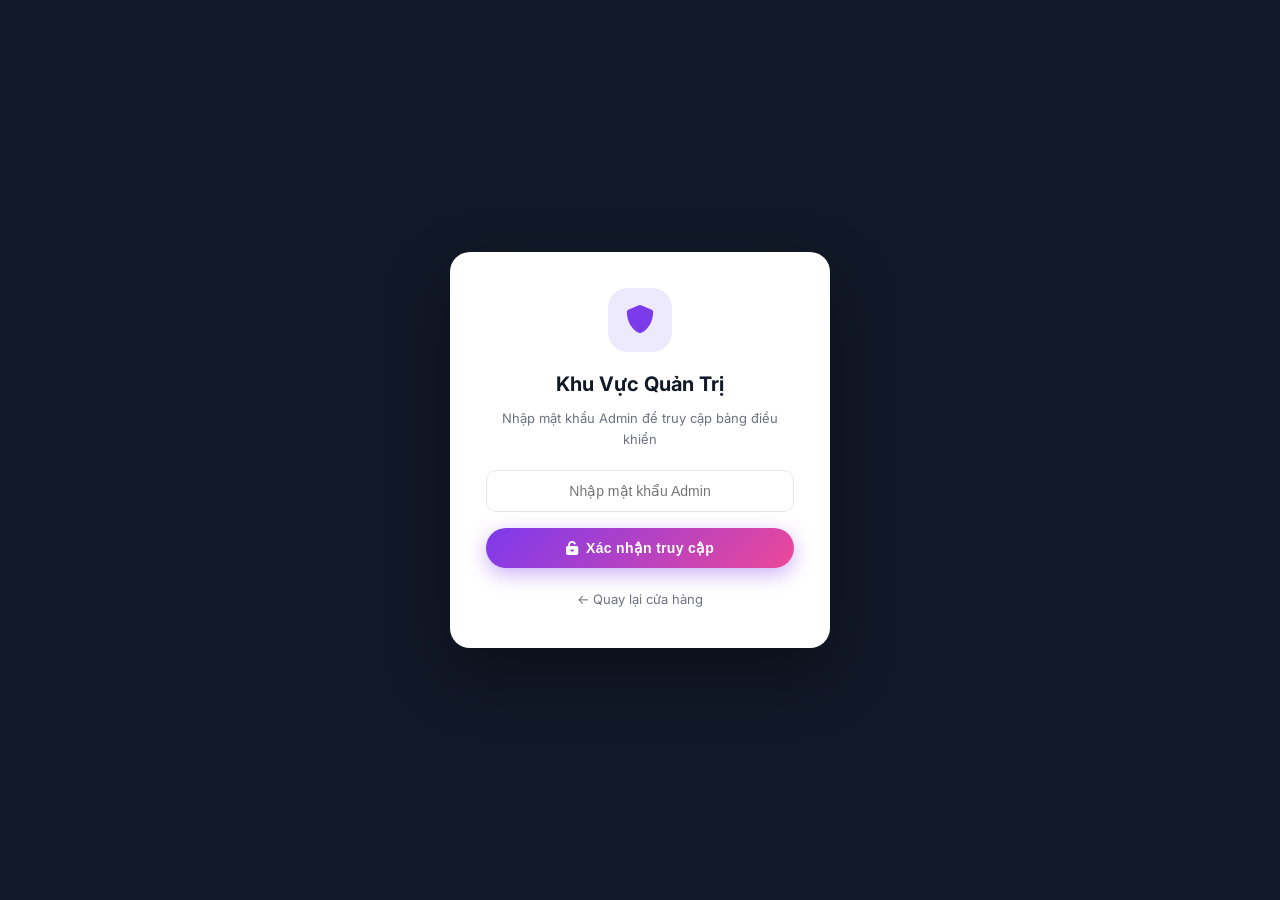
==== commit e3b40621: "Add files via upload" ====
--- a/admin.html
+++ b/admin.html
@@ -295,7 +295,7 @@
       <p style="margin:0 0 20px 0;font-size:13px;color:#6B7280;">Nhập mật khẩu Admin để truy cập bảng điều khiển</p>
       <form id="adminLoginForm">
         <div style="margin-bottom:16px;">
-          <input type="password" id="adminPassInput" placeholder="Mật khẩu (mặc định: admin123)" required style="width:100%;padding:12px 14px;border:1.5px solid #E5E7EB;border-radius:10px;font-size:14px;box-sizing:border-box;text-align:center;">
+          <input type="password" id="adminPassInput" placeholder="Nhập mật khẩu Admin" required style="width:100%;padding:12px 14px;border:1.5px solid #E5E7EB;border-radius:10px;font-size:14px;box-sizing:border-box;text-align:center;">
         </div>
         <button type="submit" class="btn btn-primary btn-full" style="padding:12px;font-size:14px;">
           <i class="fas fa-unlock-alt"></i> Xác nhận truy cập
